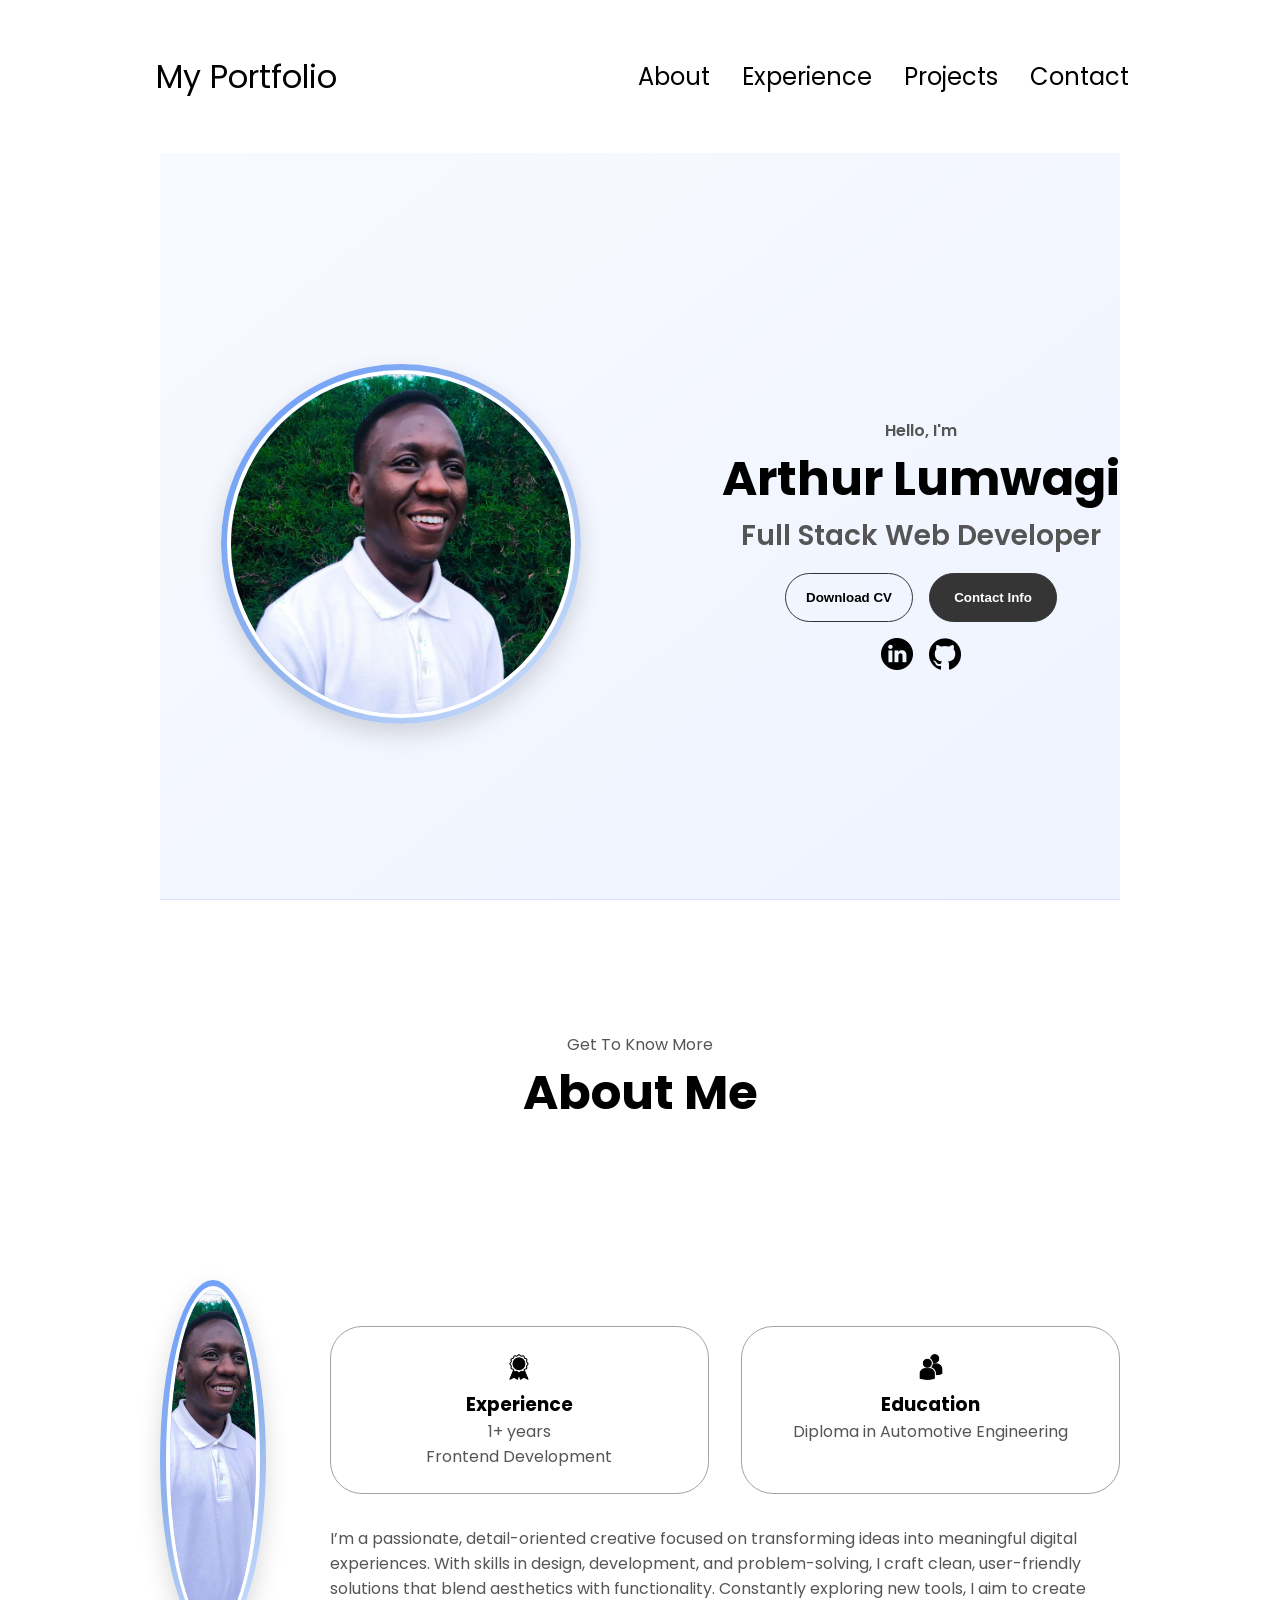
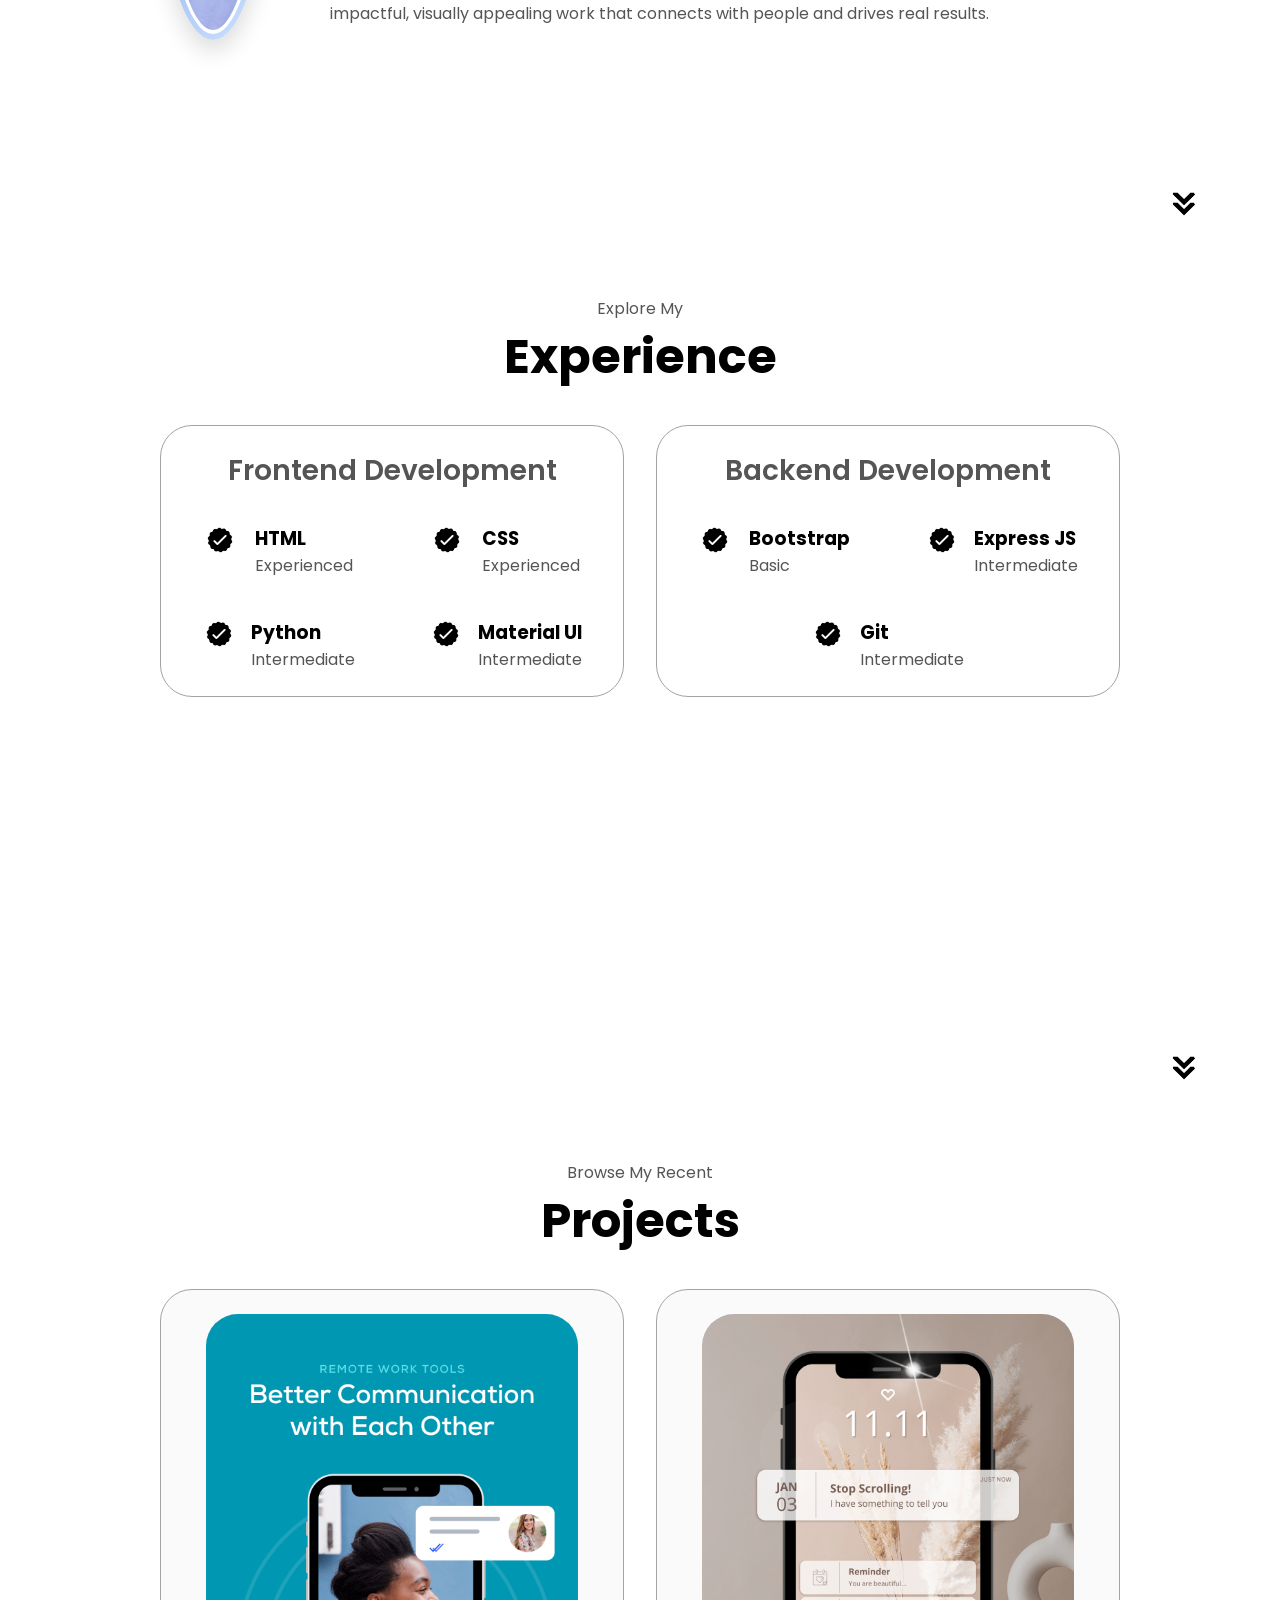
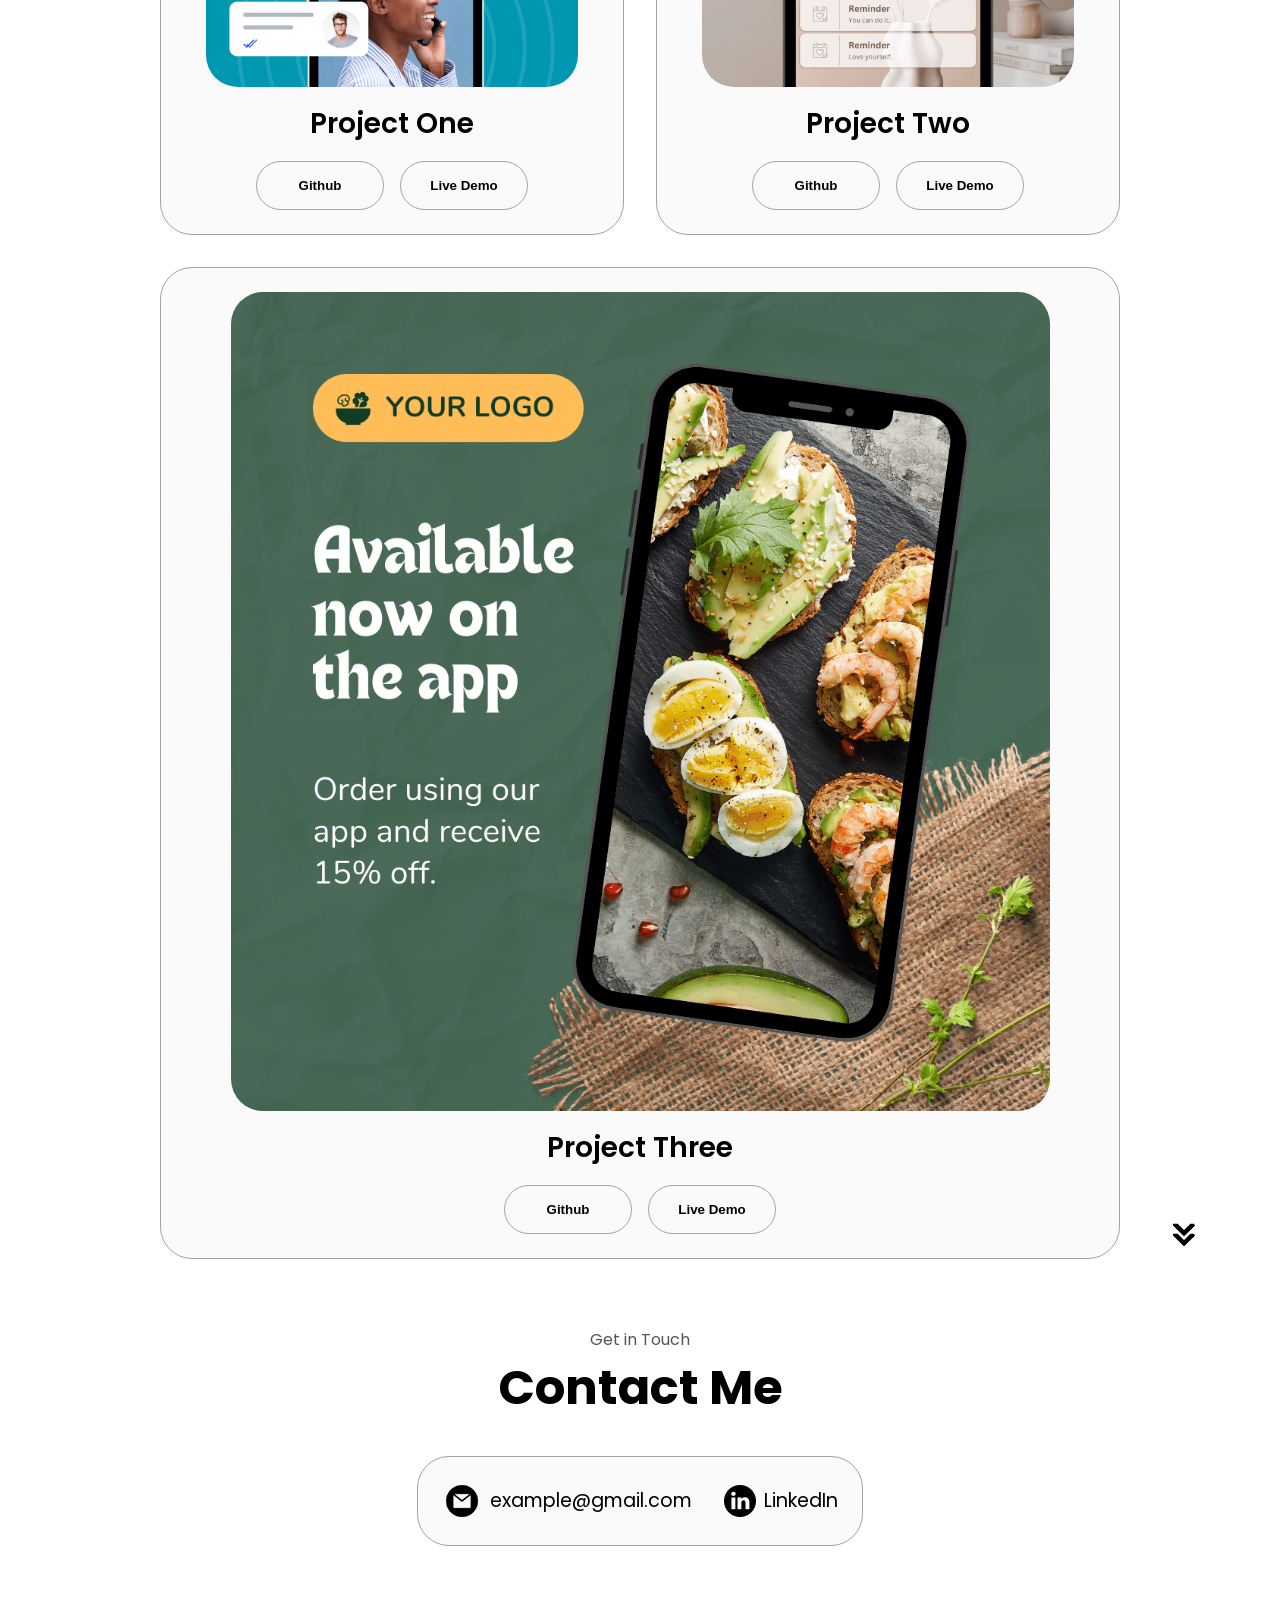
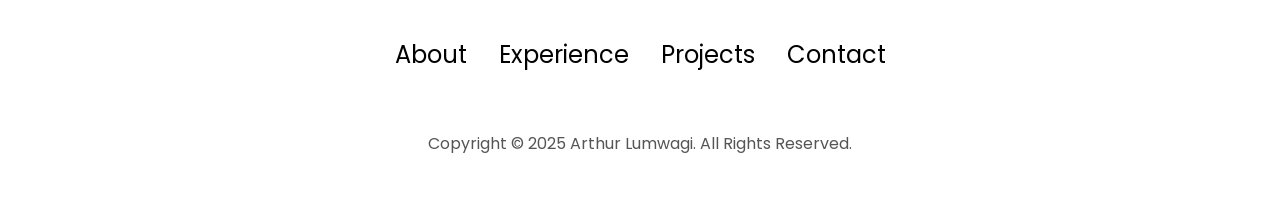
==== index.html @ 4a93200d "Initial commit" ====
<!DOCTYPE html>
<html lang="en">
  <head>
    <meta charset="UTF-8" />
    <meta http-equiv="X-UA-Compatible" content="IE=edge" />
    <meta name="viewport" content="width=device-width, initial-scale=1.0" />
    <title>My Portfolio</title>
    <link rel="stylesheet" href="style.css" />
    <link rel="stylesheet" href="mediaqueries.css" />
  </head>
  <body>
    <nav id="desktop-nav">
      <div class="logo">My Portfolio</div>
      <div>
        <ul class="nav-links">
          <li><a href="#about">About</a></li>
          <li><a href="#experience">Experience</a></li>
          <li><a href="#projects">Projects</a></li>
          <li><a href="#contact">Contact</a></li>
        </ul>
      </div>
    </nav>
    <nav id="hamburger-nav">
      <div class="logo">iPortfolio</div>
      <div class="hamburger-menu">
        <div class="hamburger-icon" onclick="toggleMenu()">
          <span></span>
          <span></span>
          <span></span>
        </div>
        <div class="menu-links">
          <li><a href="#about" onclick="toggleMenu()">About</a></li>
          <li><a href="#experience" onclick="toggleMenu()">Experience</a></li>
          <li><a href="#projects" onclick="toggleMenu()">Projects</a></li>
          <li><a href="#contact" onclick="toggleMenu()">Contact</a></li>
        </div>
      </div>
    </nav>
    <section id="profile">
      <div class="section__pic-container">
        <img src="./assets/profile-pic.png" alt="John Doe profile picture" />
      </div>
      <div class="section__text">
        <p class="section__text__p1">Hello, I'm</p>
        <h1 class="title">Arthur Lumwagi</h1>
        <p class="section__text__p2">Full Stack Web Developer</p>
        <div class="btn-container">
          <button
            class="btn btn-color-2"
            onclick="window.open('./assets/resume-example.pdf')"
          >
            Download CV
          </button>
          <button class="btn btn-color-1" onclick="location.href='./#contact'">
            Contact Info
          </button>
        </div>
        <div id="socials-container">
          <img
            src="./assets/linkedin.png"
            alt="My LinkedIn profile"
            class="icon"
            onclick="location.href='https://www.linkedin.com/feed/'"
          />
          <img
            src="./assets/github.png"
            alt="My Github profile"
            class="icon"
            onclick="location.href='https:/github.com/Gayalwa?tab=repositories'"
          />
        </div>
      </div>
    </section>
    <section id="about">
      <p class="section__text__p1">Get To Know More</p>
      <h1 class="title">About Me</h1>
      <div class="section-container">
        <div class="section__pic-container">
          <img
            src="./assets/about-pic.png"
            alt="Profile picture"
            class="about-pic"
          />
        </div>
        <div class="about-details-container">
          <div class="about-containers">
            <div class="details-container">
              <img
                src="./assets/experience.png"
                alt="Experience icon"
                class="icon"
              />
              <h3>Experience</h3>
              <p>1+ years <br />Frontend Development</p>
            </div>
            <div class="details-container">
              <img
                src="./assets/education.png"
                alt="Education icon"
                class="icon"
              />
              <h3>Education</h3>
              <p> Diploma in Automotive Engineering</p>
            </div>
          </div>
          <div class="text-container">
            <p>I’m a passionate, detail-oriented creative focused on transforming ideas into meaningful digital experiences. With skills in design, development, and problem-solving, I craft clean, user-friendly solutions that blend aesthetics with functionality. Constantly exploring new tools, I aim to create impactful, visually appealing work that connects with people and drives real results.            </p>
            </p>
          </div>
        </div>
      </div>
      <img
        src="./assets/arrow.png"
        alt="Arrow icon"
        class="icon arrow"
        onclick="location.href='./#experience'"
      />
    </section>
    <section id="experience">
      <p class="section__text__p1">Explore My</p>
      <h1 class="title">Experience</h1>
      <div class="experience-details-container">
        <div class="about-containers">
          <div class="details-container">
            <h2 class="experience-sub-title">Frontend Development</h2>
            <div class="article-container">
              <article>
                <img
                  src="./assets/checkmark.png"
                  alt="Experience icon"
                  class="icon"
                />
                <div>
                  <h3>HTML</h3>
                  <p>Experienced</p>
                </div>
              </article>
              <article>
                <img
                  src="./assets/checkmark.png"
                  alt="Experience icon"
                  class="icon"
                />
                <div>
                  <h3>CSS</h3>
                  <p>Experienced</p>
                </div>
              </article>
              <article>
                <img
                  src="./assets/checkmark.png"
                  alt="Experience icon"
                  class="icon"
                />
                <div>
                  <h3>Python</h3>
                  <p>Intermediate</p>
                </div>
              </article>
              <article>
                <img
                  src="./assets/checkmark.png"
                  alt="Experience icon"
                  class="icon"
                />
                <div>
                  <h3>Material UI</h3>
                  <p>Intermediate</p>
                </div>
              </article>
            </div>
          </div>
          <div class="details-container">
            <h2 class="experience-sub-title">Backend Development</h2>
            <div class="article-container">
              <article>
                <img
                  src="./assets/checkmark.png"
                  alt="Experience icon"
                  class="icon"
                />
                <div>
                  <h3>Bootstrap</h3>
                  <p>Basic</p>
                </div>
              </article>
              
              <article>
                <img
                  src="./assets/checkmark.png"
                  alt="Experience icon"
                  class="icon"
                />
                <div>
                  <h3>Express JS</h3>
                  <p>Intermediate</p>
                </div>
              </article>
              <article>
                <img
                  src="./assets/checkmark.png"
                  alt="Experience icon"
                  class="icon"
                />
                <div>
                  <h3>Git</h3>
                  <p>Intermediate</p>
                </div>
              </article>
            </div>
          </div>
        </div>
      </div>
      <img
        src="./assets/arrow.png"
        alt="Arrow icon"
        class="icon arrow"
        onclick="location.href='./#projects'"
      />
    </section>
    <section id="projects">
      <p class="section__text__p1">Browse My Recent</p>
      <h1 class="title">Projects</h1>
      <div class="experience-details-container">
        <div class="about-containers">
          <div class="details-container color-container">
            <div class="article-container">
              <img
                src="./assets/project-1.png"
                alt="Project 1"
                class="project-img"
              />
            </div>
            <h2 class="experience-sub-title project-title">Project One</h2>
            <div class="btn-container">
              <button
                class="btn btn-color-2 project-btn"
                onclick="location.href='https://github.com/Gayalwa?tab=repositories'"
              >
                Github
              </button>
              <button
                class="btn btn-color-2 project-btn"
                onclick="location.href='https://github.com/Gayalwa?tab=repositories'"
              >
                Live Demo
              </button>
            </div>
          </div>
          <div class="details-container color-container">
            <div class="article-container">
              <img
                src="./assets/project-2.png"
                alt="Project 2"
                class="project-img"
              />
            </div>
            <h2 class="experience-sub-title project-title">Project Two</h2>
            <div class="btn-container">
              <button
                class="btn btn-color-2 project-btn"
                onclick="location.href='https://github.com/Gayalwa?tab=repositories'"
              >
                Github
              </button>
              <button
                class="btn btn-color-2 project-btn"
                onclick="location.href='https://github.com/Gayalwa?tab=repositories'"
              >
                Live Demo
              </button>
            </div>
          </div>
          <div class="details-container color-container">
            <div class="article-container">
              <img
                src="./assets/project-3.png"
                alt="Project 3"
                class="project-img"
              />
            </div>
            <h2 class="experience-sub-title project-title">Project Three</h2>
            <div class="btn-container">
              <button
                class="btn btn-color-2 project-btn"
                onclick="location.href='https://github.com/Gayalwa?tab=repositories'"
              >
                Github
              </button>
              <button
                class="btn btn-color-2 project-btn"
                onclick="location.href='https://github.com/Gayalwa?tab=repositories'"
              >
                Live Demo
              </button>
            </div>
          </div>
        </div>
      </div>
      <img
        src="./assets/arrow.png"
        alt="Arrow icon"
        class="icon arrow"
        onclick="location.href='./#contact'"
      />
    </section>
    <section id="contact">
      <p class="section__text__p1">Get in Touch</p>
      <h1 class="title">Contact Me</h1>
      <div class="contact-info-upper-container">
        <div class="contact-info-container">
          <img
            src="./assets/email.png"
            alt="Email icon"
            class="icon contact-icon email-icon"
          />
          <p><a href="mailto:examplemail@gmail.com">example@gmail.com</a></p>
        </div>
        <div class="contact-info-container">
          <img
            src="./assets/linkedin.png"
            alt="LinkedIn icon"
            class="icon contact-icon"
          />
          <p><a href="https://www.linkedin.com/feed/">LinkedIn</a></p>
        </div>
      </div>
    </section>
    <footer>
      <nav>
        <div class="nav-links-container">
          <ul class="nav-links">
            <li><a href="#about">About</a></li>
            <li><a href="#experience">Experience</a></li>
            <li><a href="#projects">Projects</a></li>
            <li><a href="#contact">Contact</a></li>
          </ul>
        </div>
      </nav>
      <p>Copyright &#169; 2025 Arthur Lumwagi. All Rights Reserved.</p>
    </footer>
    <script src="script.js"></script>
  </body>
</html>
---- style.css ----
/* ==============================
   GENERAL STYLES
============================== */

@import url("https://fonts.googleapis.com/css2?family=Poppins:wght@300;400;500;600&display=swap");

* {
  margin: 0;
  padding: 0;
  box-sizing: border-box;
}

body {
  font-family: "Poppins", sans-serif;
}

html {
  scroll-behavior: smooth;
}

p {
  color: rgb(85, 85, 85);
}

/* TRANSITIONS */
a,
.btn {
  transition: all 300ms ease;
}

/* ==============================
   NAVIGATION
============================== */

nav,
.nav-links {
  display: flex;
}

nav {
  justify-content: space-around;
  align-items: center;
  height: 17vh;
}

.nav-links {
  gap: 2rem;
  list-style: none;
  font-size: 1.5rem;
}

a {
  color: black;
  text-decoration: none;
}

a:hover {
  color: grey;
  text-decoration: underline;
  text-underline-offset: 1rem;
  text-decoration-color: rgb(181, 181, 181);
}

.logo {
  font-size: 2rem;
  padding-left: 5px;
}

.logo:hover {
  cursor: default;
}

/* ==============================
   HAMBURGER MENU
============================== */

#hamburger-nav {
  display: none;
}

.hamburger-menu {
  position: relative;
  display: inline-block;
}

.hamburger-icon {
  display: flex;
  flex-direction: column;
  justify-content: space-between;
  height: 24px;
  width: 30px;
  cursor: pointer;
}

.hamburger-icon span {
  width: 100%;
  height: 2px;
  background-color: black;
  transition: all 0.3s ease-in-out;
}

.menu-links {
  position: absolute;
  top: 100%;
  right: 0;
  background-color: white;
  width: fit-content;
  max-height: 0;
  overflow: hidden;
  transition: all 0.3s ease-in-out;
}

.menu-links a {
  display: block;
  padding: 10px;
  text-align: center;
  font-size: 1.5rem;
  color: black;
  text-decoration: none;
}

.menu-links li {
  list-style: none;
}

.menu-links.open {
  max-height: 300px;
}

.hamburger-icon.open span:first-child {
  transform: rotate(45deg) translate(10px, 5px);
}

.hamburger-icon.open span:nth-child(2) {
  opacity: 0;
}

.hamburger-icon.open span:last-child {
  transform: rotate(-45deg) translate(10px, -5px);
}

/* ==============================
   SECTIONS
============================== */

section {
  padding-top: 4vh;
  height: 96vh;
  margin: 0 10rem;
  box-sizing: border-box;
  min-height: fit-content;
}

.section-container {
  display: flex;
}

/* ==============================
   PROFILE SECTION (UPDATED)
============================== */

#profile {
  display: flex;
  justify-content: center;
  gap: 5rem;
  height: 90vh;
  background: linear-gradient(to bottom right, #f8faff, #eef3ff);
  border-bottom: 1px solid #dbe4ff;
}

.section__text {
  align-self: center;
  text-align: center;
}

.section__text p {
  font-weight: 600;
}

.section__text__p1 {
  text-align: center;
}

.section__text__p2 {
  font-size: 1.75rem;
  margin-bottom: 1rem;
}

.title {
  font-size: 3rem;
  text-align: center;
}

#socials-container {
  display: flex;
  justify-content: center;
  margin-top: 1rem;
  gap: 1rem;
}

/* Profile Image */
.section__pic-container {
  position: relative;
  height: 360px;
  width: 360px;
  margin: auto;
  border-radius: 50%;
  padding: 6px;
  background: linear-gradient(135deg, #6b9dfc, #92b4ec, #d1e3ff);
  display: flex;
  justify-content: center;
  align-items: center;
  box-shadow: 0 10px 25px rgba(0, 0, 0, 0.15);
  overflow: hidden;
  transition: transform 0.35s ease, box-shadow 0.35s ease;
}

.section__pic-container:hover {
  transform: scale(1.05);
  box-shadow: 0 20px 45px rgba(0, 0, 0, 0.25);
  animation: glowPulse 2.5s infinite ease-in-out;
}

.section__pic-container img {
  width: 100%;
  height: 100%;
  border-radius: 50%;
  object-fit: cover;
  border: 4px solid #ffffff;
}

@keyframes glowPulse {
  0%, 100% {
    box-shadow: 0 0 25px rgba(107, 157, 252, 0.4);
  }
  50% {
    box-shadow: 0 0 40px rgba(146, 180, 236, 0.6);
  }
}

/* ==============================
   ICONS & BUTTONS
============================== */

.icon {
  cursor: pointer;
  height: 2rem;
}

.btn-container {
  display: flex;
  justify-content: center;
  gap: 1rem;
}

.btn {
  font-weight: 600;
  transition: all 300ms ease;
  padding: 1rem;
  width: 8rem;
  border-radius: 2rem;
}

.btn-color-1,
.btn-color-2 {
  border: rgb(53, 53, 53) 0.1rem solid;
}

.btn-color-1:hover,
.btn-color-2:hover {
  cursor: pointer;
}

.btn-color-1,
.btn-color-2:hover {
  background: rgb(53, 53, 53);
  color: white;
}

.btn-color-1:hover {
  background: rgb(0, 0, 0);
}

.btn-color-2 {
  background: none;
}

.btn-color-2:hover {
  border: rgb(255, 255, 255) 0.1rem solid;
}

/* ==============================
   ABOUT SECTION
============================== */

#about {
  position: relative;
}

.about-containers {
  gap: 2rem;
  margin-bottom: 2rem;
  margin-top: 2rem;
  text-align: center;
}

.about-details-container {
  justify-content: center;
  flex-direction: column;
}

.about-containers,
.about-details-container {
  display: flex;
}

.about-pic {
  border-radius: 2rem;
}

.arrow {
  position: absolute;
  right: -5rem;
  bottom: 2.5rem;
}

.details-container {
  padding: 1.5rem;
  flex: 1;
  background: white;
  border-radius: 2rem;
  border: rgb(53, 53, 53) 0.1rem solid;
  border-color: rgb(163, 163, 163);
  text-align: center;
}

.section-container {
  gap: 4rem;
  height: 80%;
}

/* ==============================
   EXPERIENCE SECTION
============================== */

#experience {
  position: relative;
}

.experience-sub-title {
  color: rgb(85, 85, 85);
  font-weight: 600;
  font-size: 1.75rem;
  margin-bottom: 2rem;
}

.experience-details-container {
  display: flex;
  justify-content: center;
  flex-direction: column;
}

.article-container {
  display: flex;
  text-align: initial;
  flex-wrap: wrap;
  flex-direction: row;
  gap: 2.5rem;
  justify-content: space-around;
}

article {
  display: flex;
  width: 10rem;
  justify-content: space-around;
  gap: 0.5rem;
}

article .icon {
  cursor: default;
}

/* ==============================
   PROJECTS SECTION
============================== */

#projects {
  position: relative;
}

.color-container {
  border-color: rgb(163, 163, 163);
  background: rgb(250, 250, 250);
}

.project-img {
  border-radius: 2rem;
  width: 90%;
  height: 90%;
}

.project-title {
  margin: 1rem;
  color: black;
}

.project-btn {
  color: black;
  border-color: rgb(163, 163, 163);
}

/* ==============================
   CONTACT SECTION
============================== */

#contact {
  display: flex;
  justify-content: center;
  flex-direction: column;
  height: 70vh;
}

.contact-info-upper-container {
  display: flex;
  justify-content: center;
  border-radius: 2rem;
  border: rgb(53, 53, 53) 0.1rem solid;
  border-color: rgb(163, 163, 163);
  background: rgb(250, 250, 250);
  margin: 2rem auto;
  padding: 0.5rem;
}

.contact-info-container {
  display: flex;
  align-items: center;
  justify-content: center;
  gap: 0.5rem;
  margin: 1rem;
}

.contact-info-container p {
  font-size: larger;
}

.contact-icon {
  cursor: default;
}

.email-icon {
  height: 2.5rem;
}

/* ==============================
   FOOTER SECTION
============================== */

footer {
  height: 26vh;
  margin: 0 1rem;
}

footer p {
  text-align: center;
}

/* ==============================
   RESPONSIVE DESIGN
============================== */

@media (max-width: 900px) {
  #profile {
    flex-direction: column;
    height: auto;
    margin: 2rem 1rem;
    padding-bottom: 4rem;
  }

  .section__pic-container {
    height: 250px;
    width: 250px;
  }

  .title {
    font-size: 2.2rem;
  }

  .section__text__p2 {
    font-size: 1.2rem;
  }
}
---- mediaqueries.css ----
@media screen and (max-width: 1400px) {
  #profile {
    height: 83vh;
    margin-bottom: 6rem;
  }
  .about-containers {
    flex-wrap: wrap;
  }
  #contact,
  #projects {
    height: fit-content;
  }
}

@media screen and (max-width: 1200px) {
  #desktop-nav {
    display: none;
  }
  #hamburger-nav {
    display: flex;
  }
  #experience,
  .experience-details-container {
    margin-top: 2rem;
  }
  #profile,
  .section-container {
    display: block;
  }
  .arrow {
    display: none;
  }
  section,
  .section-container {
    height: fit-content;
  }
  section {
    margin: 0 5%;
  }
  .section__pic-container {
    width: 275px;
    height: 275px;
    margin: 0 auto 2rem;
  }
  .about-containers {
    margin-top: 0;
  }
}

@media screen and (max-width: 600px) {
  #contact,
  footer {
    height: 40vh;
  }
  #profile {
    height: 83vh;
    margin-bottom: 0;
  }
  article {
    font-size: 1rem;
  }
  footer nav {
    height: fit-content;
    margin-bottom: 2rem;
  }
  .about-containers,
  .contact-info-upper-container,
  .btn-container {
    flex-wrap: wrap;
  }
  .contact-info-container {
    margin: 0;
  }
  .contact-info-container p,
  .nav-links li a {
    font-size: 1rem;
  }
  .experience-sub-title {
    font-size: 1.25rem;
  }
  .logo {
    font-size: 1.5rem;
  }
  .nav-links {
    flex-direction: column;
    gap: 0.5rem;
    text-align: center;
  }
  .section__pic-container {
    width: auto;
    height: 46vw;
    justify-content: center;
  }
  .section__text__p2 {
    font-size: 1.25rem;
  }
  .title {
    font-size: 2rem;
  }
  .text-container {
    text-align: justify;
  }
}
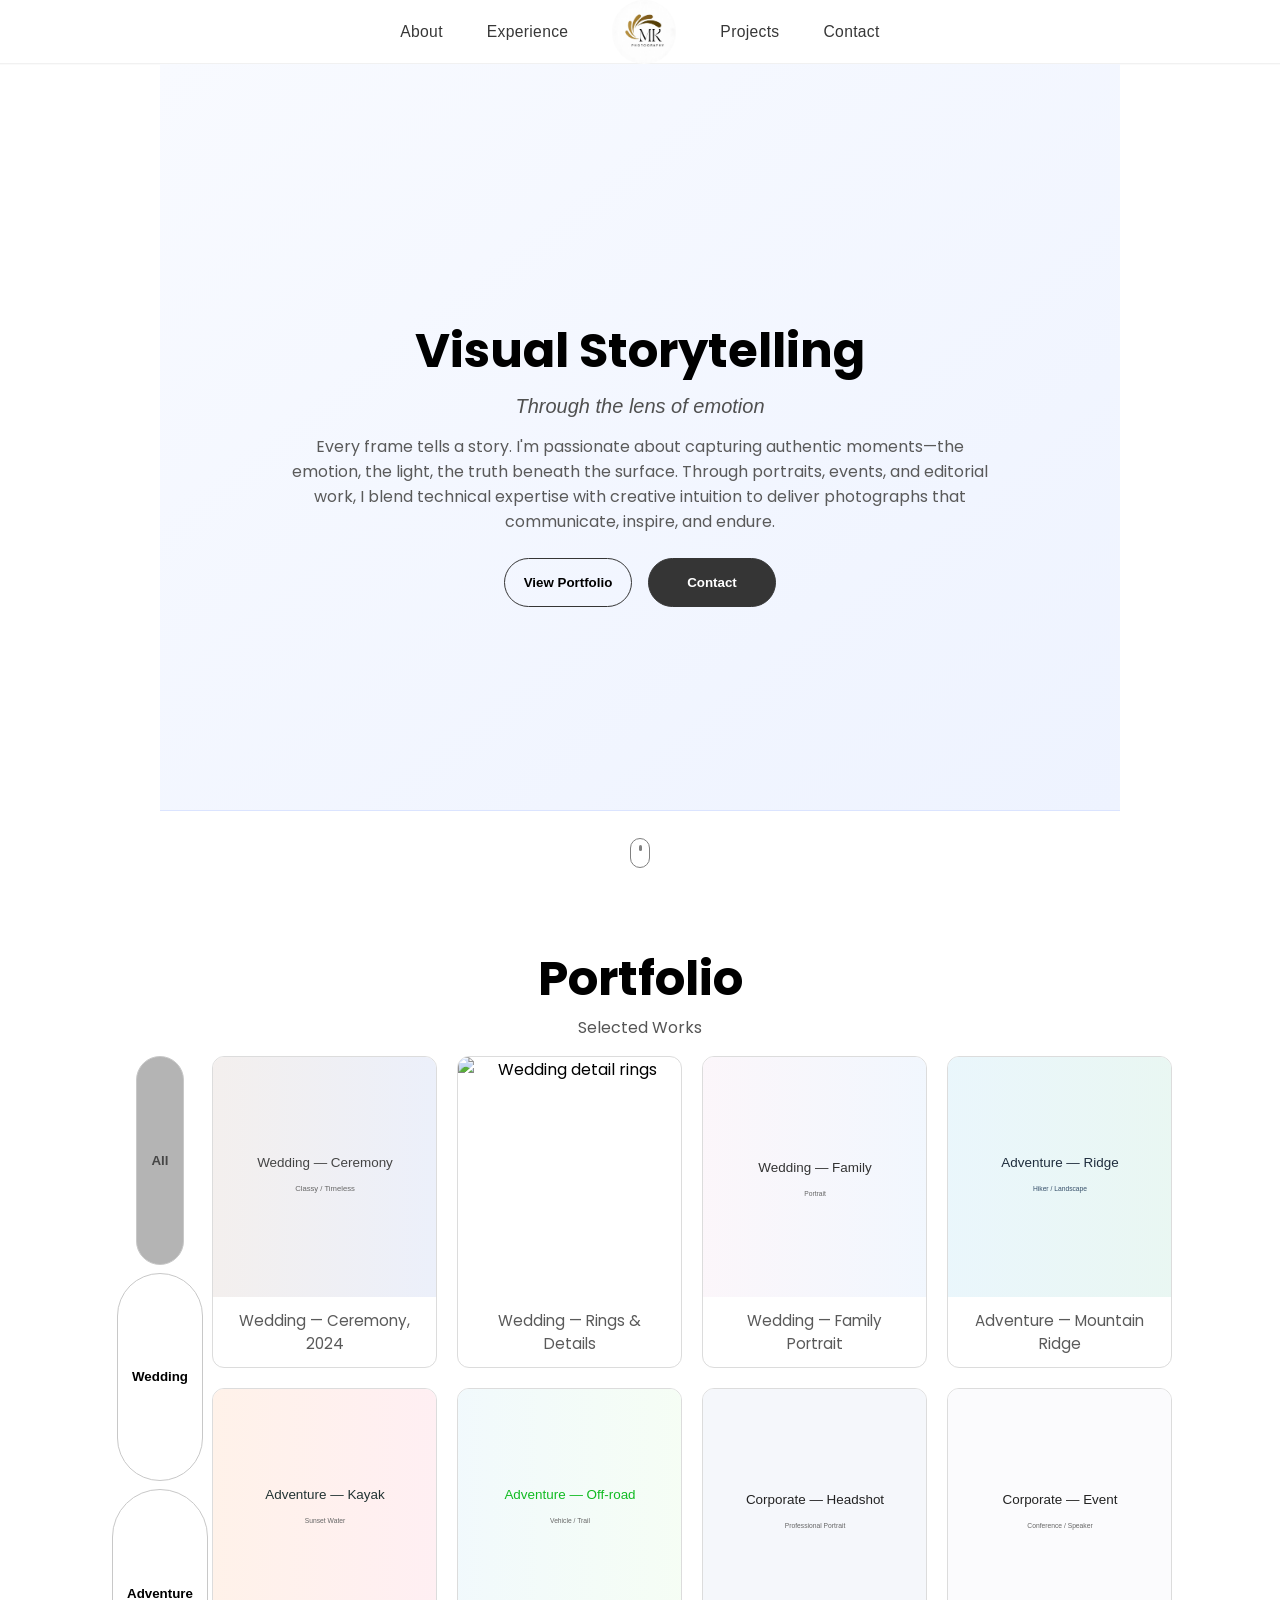
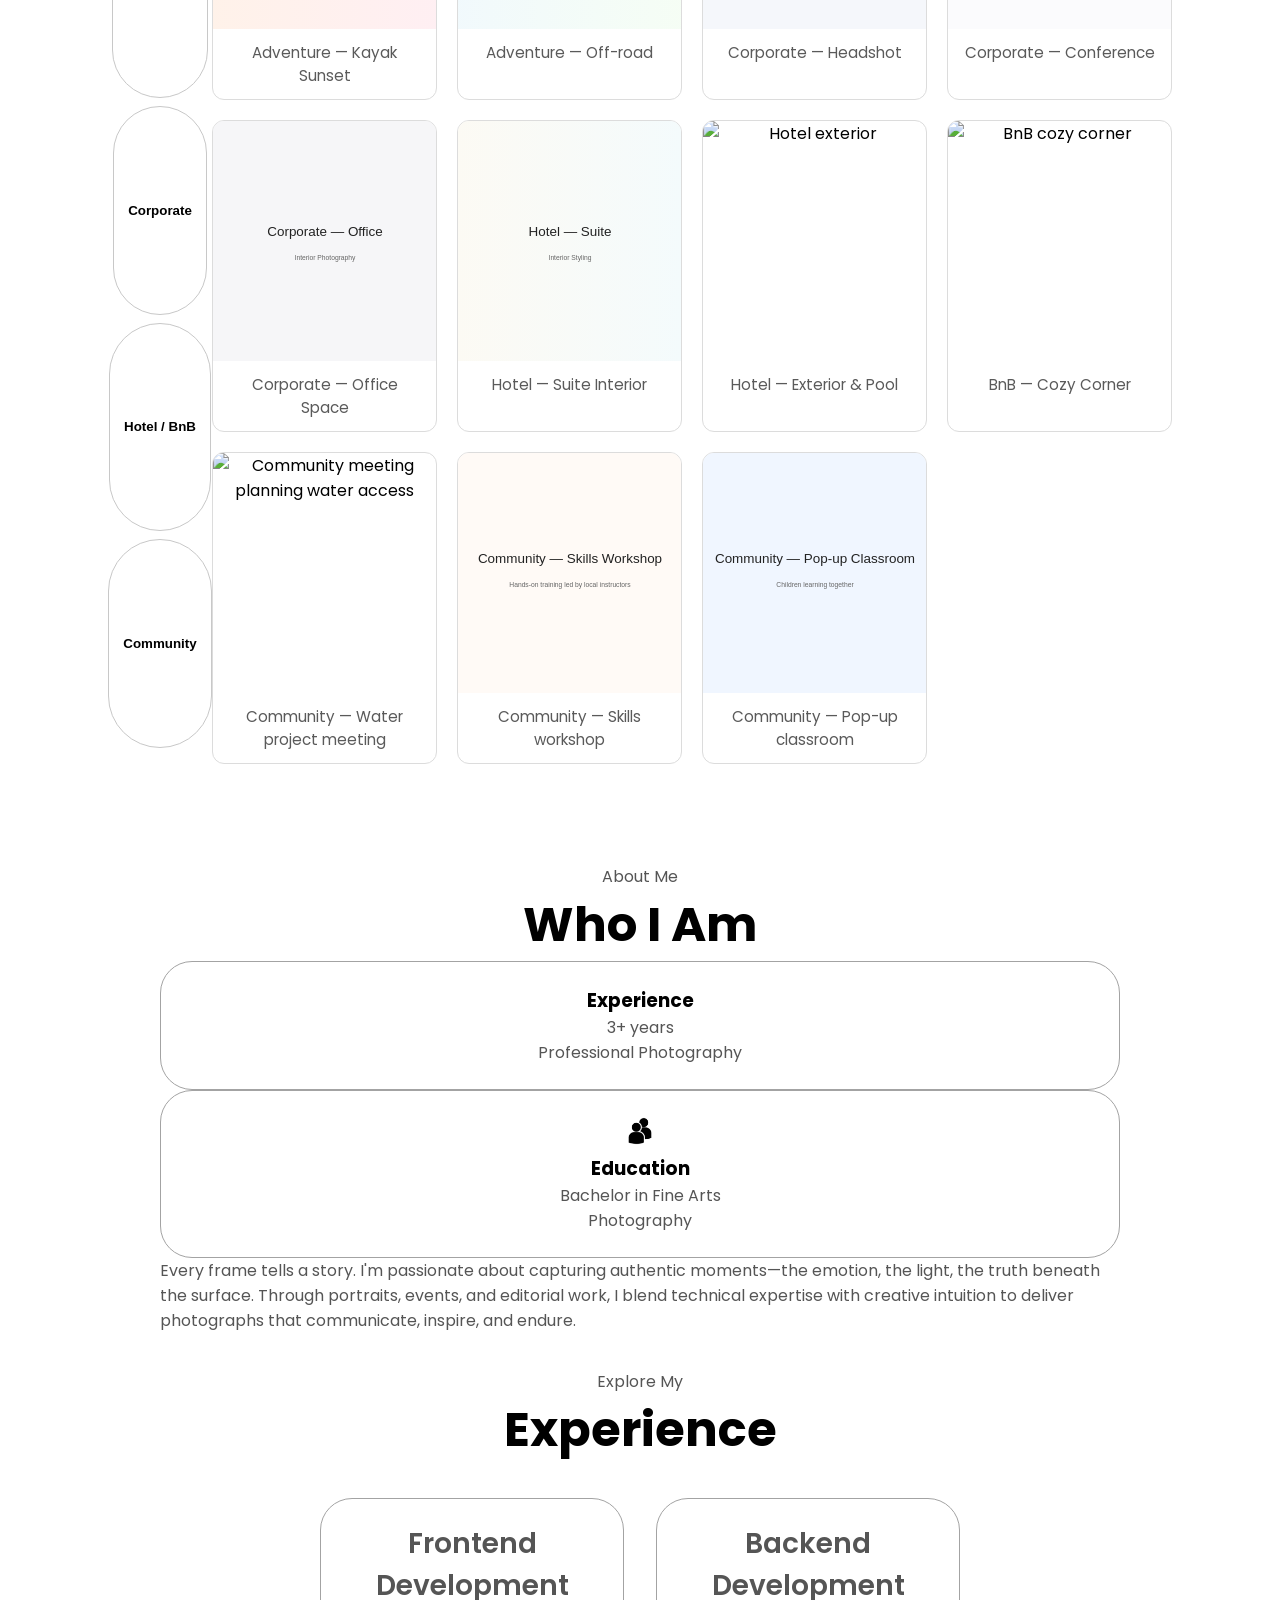
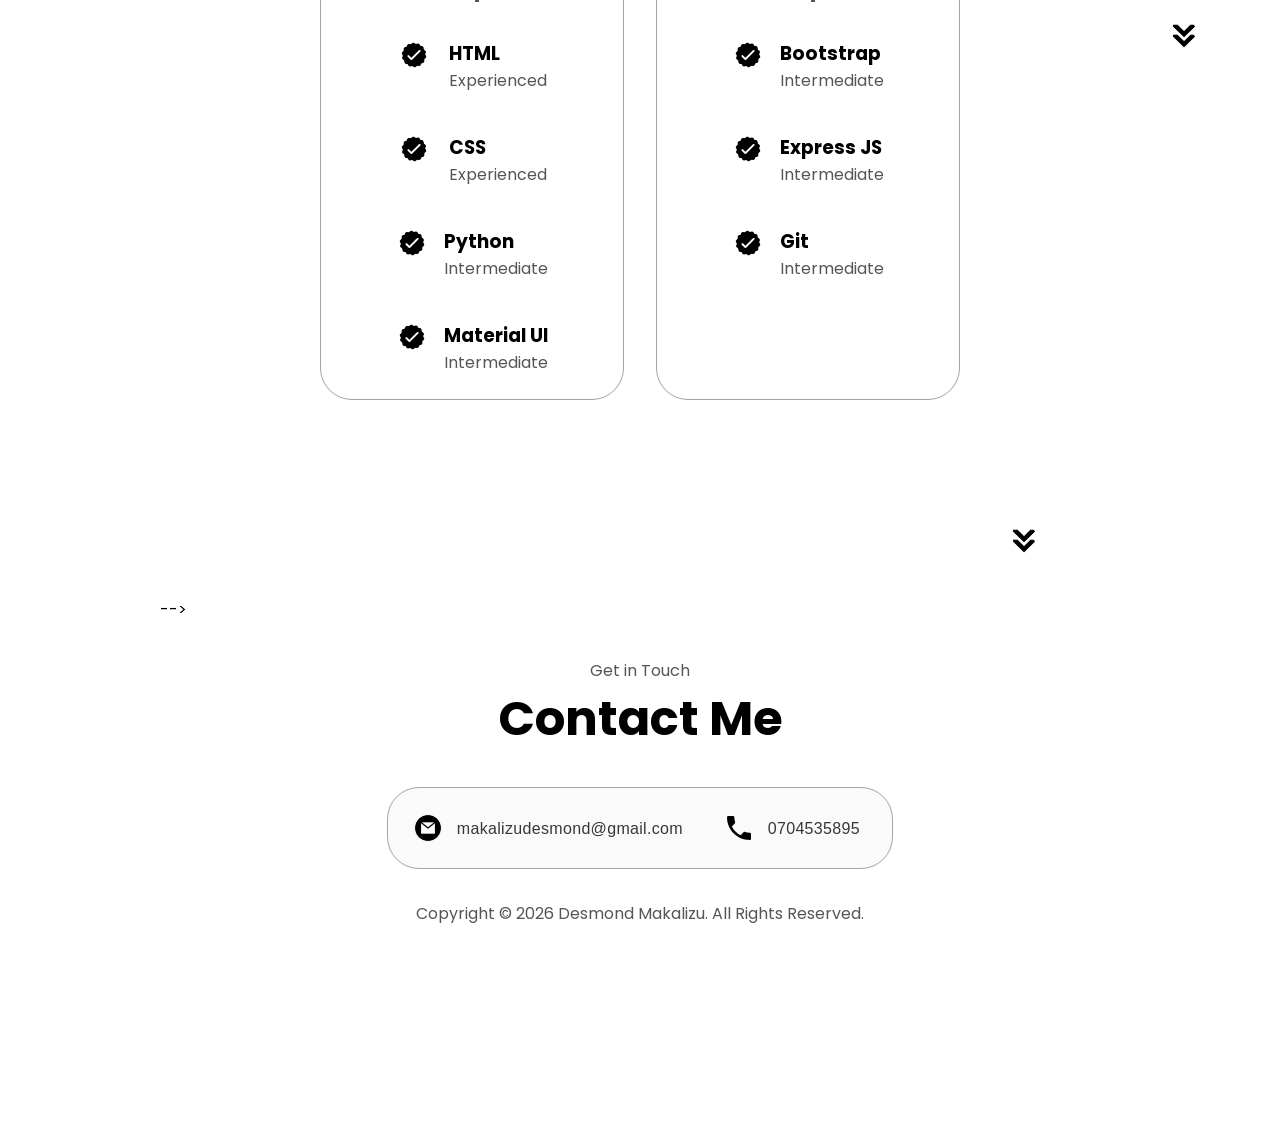
==== commit 72a19354: "First commit: First commit for Desmonds Photography portfolio" ====
--- a/index.html
+++ b/index.html
@@ -9,113 +9,156 @@
     <link rel="stylesheet" href="mediaqueries.css" />
   </head>
   <body>
-    <nav id="desktop-nav">
-      <div class="logo">My Portfolio</div>
-      <div>
+    <nav>
+      <div class="nav-links-container">
         <ul class="nav-links">
           <li><a href="#about">About</a></li>
           <li><a href="#experience">Experience</a></li>
+          <li class="nav-logo"><img src="./assets/navbarlogo.jpeg" alt="Logo" /></li>
           <li><a href="#projects">Projects</a></li>
           <li><a href="#contact">Contact</a></li>
         </ul>
       </div>
     </nav>
-    <nav id="hamburger-nav">
-      <div class="logo">iPortfolio</div>
-      <div class="hamburger-menu">
-        <div class="hamburger-icon" onclick="toggleMenu()">
-          <span></span>
-          <span></span>
-          <span></span>
-        </div>
-        <div class="menu-links">
-          <li><a href="#about" onclick="toggleMenu()">About</a></li>
-          <li><a href="#experience" onclick="toggleMenu()">Experience</a></li>
-          <li><a href="#projects" onclick="toggleMenu()">Projects</a></li>
-          <li><a href="#contact" onclick="toggleMenu()">Contact</a></li>
-        </div>
-      </div>
-    </nav>
-    <section id="profile">
-      <div class="section__pic-container">
-        <img src="./assets/profile-pic.png" alt="John Doe profile picture" />
-      </div>
-      <div class="section__text">
-        <p class="section__text__p1">Hello, I'm</p>
-        <h1 class="title">Arthur Lumwagi</h1>
-        <p class="section__text__p2">Full Stack Web Developer</p>
+
+    <!-- START: HERO SECTION (profile) -->
+    <section id="profile" class="hero-page">
+      <div class="hero-inner">
+        <h1 class="title">Visual Storytelling</h1>
+        <p class="section__text__p2 hero-sub">Through the lens of emotion</p>
+        <p class="hero-lead">Every frame tells a story. I'm passionate about capturing authentic moments—the emotion, the light, the truth beneath the surface. Through portraits, events, and editorial work, I blend technical expertise with creative intuition to deliver photographs that communicate, inspire, and endure.</p>
         <div class="btn-container">
-          <button
-            class="btn btn-color-2"
-            onclick="window.open('./assets/resume-example.pdf')"
-          >
-            Download CV
-          </button>
-          <button class="btn btn-color-1" onclick="location.href='./#contact'">
-            Contact Info
-          </button>
-        </div>
-        <div id="socials-container">
-          <img
-            src="./assets/linkedin.png"
-            alt="My LinkedIn profile"
-            class="icon"
-            onclick="location.href='https://www.linkedin.com/feed/'"
-          />
-          <img
-            src="./assets/github.png"
-            alt="My Github profile"
-            class="icon"
-            onclick="location.href='https:/github.com/Gayalwa?tab=repositories'"
-          />
-        </div>
-      </div>
-    </section>
+          <button class="btn btn-color-2" onclick="location.href='./#projects'">View Portfolio</button>
+          <button class="btn btn-color-1" onclick="location.href='./#contact'">Contact</button>
+        </div>
+      </div>
+      <button class="scroll-indicator" aria-label="Scroll down">
+        <div class="scroll-icon"></div>
+      </button>
+    </section>
+    <!-- END: HERO SECTION (profile) -->
+   
+    </section>
+    <!-- END: ABOUT SECTION (about) -->
+    <!-- START: PORTFOLIO SECTION (projects) -->
+    <section id="projects">
+      <h1 class="title">Portfolio</h1>
+      <p class="section__text__p1">Selected Works</p>
+      <div class="portfolio-container">
+        <div class="gallery-filters">
+          <button class="filter-btn active" onclick="filterGallery('all', this)">All</button>
+          <button class="filter-btn" onclick="filterGallery('wedding', this)">Wedding</button>
+          <button class="filter-btn" onclick="filterGallery('adventure', this)">Adventure</button>
+          <button class="filter-btn" onclick="filterGallery('corporate', this)">Corporate</button>
+          <button class="filter-btn" onclick="filterGallery('hotel', this)">Hotel / BnB</button>
+          <button class="filter-btn" onclick="filterGallery('community', this)">Community</button>
+        </div>
+
+        <div class="gallery-grid">
+          <!-- Wedding -->
+          <figure class="gallery-item" data-category="wedding">
+            <img src="./assets/wedding-1.svg" alt="Wedding couple portrait" data-full="./assets/wedding-1.svg" onclick="openLightbox(this)" />
+            <figcaption>Wedding — Ceremony, 2024</figcaption>
+          </figure>
+          <figure class="gallery-item" data-category="wedding">
+            <img src="./assets/wedding-2.svg" alt="Wedding detail rings" data-full="./assets/wedding-2.svg" onclick="openLightbox(this)" />
+            <figcaption>Wedding — Rings & Details</figcaption>
+          </figure>
+          <figure class="gallery-item" data-category="wedding">
+            <img src="./assets/wedding-3.svg" alt="Wedding group photo" data-full="./assets/wedding-3.svg" onclick="openLightbox(this)" />
+            <figcaption>Wedding — Family Portrait</figcaption>
+          </figure>
+
+          <!-- Adventure -->
+          <figure class="gallery-item" data-category="adventure">
+            <img src="./assets/adventure-1.svg" alt="Hiker on ridge" data-full="./assets/adventure-1.svg" onclick="openLightbox(this)" />
+            <figcaption>Adventure — Mountain Ridge</figcaption>
+          </figure>
+          <figure class="gallery-item" data-category="adventure">
+            <img src="./assets/adventure-2.svg" alt="Kayaking at sunset" data-full="./assets/adventure-2.svg" onclick="openLightbox(this)" />
+            <figcaption>Adventure — Kayak Sunset</figcaption>
+          </figure>
+          <figure class="gallery-item" data-category="adventure">
+            <img src="./assets/adventure-3.svg" alt="Off-road vehicle" data-full="./assets/adventure-3.svg" onclick="openLightbox(this)" />
+            <figcaption>Adventure — Off-road</figcaption>
+          </figure>
+
+          <!-- Corporate -->
+          <figure class="gallery-item" data-category="corporate">
+            <img src="./assets/corporate-1.svg" alt="Corporate headshot" data-full="./assets/corporate-1.svg" onclick="openLightbox(this)" />
+            <figcaption>Corporate — Headshot</figcaption>
+          </figure>
+          <figure class="gallery-item" data-category="corporate">
+            <img src="./assets/corporate-2.svg" alt="Conference event" data-full="./assets/corporate-2.svg" onclick="openLightbox(this)" />
+            <figcaption>Corporate — Conference</figcaption>
+          </figure>
+          <figure class="gallery-item" data-category="corporate">
+            <img src="./assets/corporate-3.svg" alt="Office interior" data-full="./assets/corporate-3.svg" onclick="openLightbox(this)" />
+            <figcaption>Corporate — Office Space</figcaption>
+          </figure>
+
+          <!-- Hotel / BnB -->
+          <figure class="gallery-item" data-category="hotel">
+            <img src="./assets/hotel-1.svg" alt="Hotel room interior" data-full="./assets/hotel-1.svg" onclick="openLightbox(this)" />
+            <figcaption>Hotel — Suite Interior</figcaption>
+          </figure>
+          <figure class="gallery-item" data-category="hotel">
+            <img src="./assets/hotel-2.svg" alt="Hotel exterior" data-full="./assets/hotel-2.svg" onclick="openLightbox(this)" />
+            <figcaption>Hotel — Exterior & Pool</figcaption>
+          </figure>
+          <figure class="gallery-item" data-category="hotel">
+            <img src="./assets/hotel-3.svg" alt="BnB cozy corner" data-full="./assets/hotel-3.svg" onclick="openLightbox(this)" />
+            <figcaption>BnB — Cozy Corner</figcaption>
+          </figure>
+
+          <!-- Community & Outreach -->
+          <figure class="gallery-item" data-category="community">
+            <img src="./assets/community-1.svg" alt="Community meeting planning water access" data-full="./assets/community-1.svg" onclick="openLightbox(this)" />
+            <figcaption>Community — Water project meeting</figcaption>
+          </figure>
+          <figure class="gallery-item" data-category="community">
+            <img src="./assets/community-2.svg" alt="Instructor teaching skills workshop" data-full="./assets/community-2.svg" onclick="openLightbox(this)" />
+            <figcaption>Community — Skills workshop</figcaption>
+          </figure>
+          <figure class="gallery-item" data-category="community">
+            <img src="./assets/community-3.svg" alt="Children at a pop-up classroom" data-full="./assets/community-3.svg" onclick="openLightbox(this)" />
+            <figcaption>Community — Pop-up classroom</figcaption>
+          </figure>
+        </div>
+      </div>
+    </section>
+     <!-- START: ABOUT SECTION (about) -->
     <section id="about">
-      <p class="section__text__p1">Get To Know More</p>
-      <h1 class="title">About Me</h1>
-      <div class="section-container">
-        <div class="section__pic-container">
-          <img
-            src="./assets/about-pic.png"
-            alt="Profile picture"
-            class="about-pic"
-          />
-        </div>
-        <div class="about-details-container">
-          <div class="about-containers">
-            <div class="details-container">
-              <img
-                src="./assets/experience.png"
-                alt="Experience icon"
-                class="icon"
-              />
-              <h3>Experience</h3>
-              <p>1+ years <br />Frontend Development</p>
-            </div>
-            <div class="details-container">
-              <img
-                src="./assets/education.png"
-                alt="Education icon"
-                class="icon"
-              />
-              <h3>Education</h3>
-              <p> Diploma in Automotive Engineering</p>
-            </div>
+      <p class="section__text__p1">About Me</p>
+      <h1 class="title">Who I Am</h1>
+      <div class="about-container">
+        <div class="about-details">
+          <div class="details-container">
+            <h3>Experience</h3>
+            <p>3+ years <br />Professional Photography</p>
           </div>
-          <div class="text-container">
-            <p>I’m a passionate, detail-oriented creative focused on transforming ideas into meaningful digital experiences. With skills in design, development, and problem-solving, I craft clean, user-friendly solutions that blend aesthetics with functionality. Constantly exploring new tools, I aim to create impactful, visually appealing work that connects with people and drives real results.            </p>
-            </p>
+          <div class="details-container">
+            <img
+              src="./assets/education.png"
+              alt="Education icon"
+              class="icon"
+            />
+            <h3>Education</h3>
+            <p>Bachelor in Fine Arts <br />Photography</p>
           </div>
+        </div>
+        <div class="text-container">
+          <p>Every frame tells a story. I'm passionate about capturing authentic moments—the emotion, the light, the truth beneath the surface. Through portraits, events, and editorial work, I blend technical expertise with creative intuition to deliver photographs that communicate, inspire, and endure.</p>
         </div>
       </div>
       <img
         src="./assets/arrow.png"
         alt="Arrow icon"
         class="icon arrow"
-        onclick="location.href='./#experience'"
+        onclick="location.href='./#projects'"
       />
-    </section>
+    <!-- END: PORTFOLIO SECTION (projects) -->
+    <!-- START: EXPERIENCE SECTION (experience) -->
     <section id="experience">
       <p class="section__text__p1">Explore My</p>
       <h1 class="title">Experience</h1>
@@ -181,7 +224,7 @@
                 />
                 <div>
                   <h3>Bootstrap</h3>
-                  <p>Basic</p>
+                  <p>Intermediate</p>
                 </div>
               </article>
               
@@ -218,83 +261,25 @@
         onclick="location.href='./#projects'"
       />
     </section>
+    <!-- END: EXPERIENCE SECTION (experience) -->
+    <!-- START: SECOND PORTFOLIO SECTION (projects) 
     <section id="projects">
-      <p class="section__text__p1">Browse My Recent</p>
-      <h1 class="title">Projects</h1>
-      <div class="experience-details-container">
-        <div class="about-containers">
-          <div class="details-container color-container">
-            <div class="article-container">
-              <img
-                src="./assets/project-1.png"
-                alt="Project 1"
-                class="project-img"
-              />
-            </div>
-            <h2 class="experience-sub-title project-title">Project One</h2>
-            <div class="btn-container">
-              <button
-                class="btn btn-color-2 project-btn"
-                onclick="location.href='https://github.com/Gayalwa?tab=repositories'"
-              >
-                Github
-              </button>
-              <button
-                class="btn btn-color-2 project-btn"
-                onclick="location.href='https://github.com/Gayalwa?tab=repositories'"
-              >
-                Live Demo
-              </button>
-            </div>
-          </div>
-          <div class="details-container color-container">
-            <div class="article-container">
-              <img
-                src="./assets/project-2.png"
-                alt="Project 2"
-                class="project-img"
-              />
-            </div>
-            <h2 class="experience-sub-title project-title">Project Two</h2>
-            <div class="btn-container">
-              <button
-                class="btn btn-color-2 project-btn"
-                onclick="location.href='https://github.com/Gayalwa?tab=repositories'"
-              >
-                Github
-              </button>
-              <button
-                class="btn btn-color-2 project-btn"
-                onclick="location.href='https://github.com/Gayalwa?tab=repositories'"
-              >
-                Live Demo
-              </button>
-            </div>
-          </div>
-          <div class="details-container color-container">
-            <div class="article-container">
-              <img
-                src="./assets/project-3.png"
-                alt="Project 3"
-                class="project-img"
-              />
-            </div>
-            <h2 class="experience-sub-title project-title">Project Three</h2>
-            <div class="btn-container">
-              <button
-                class="btn btn-color-2 project-btn"
-                onclick="location.href='https://github.com/Gayalwa?tab=repositories'"
-              >
-                Github
-              </button>
-              <button
-                class="btn btn-color-2 project-btn"
-                onclick="location.href='https://github.com/Gayalwa?tab=repositories'"
-              >
-                Live Demo
-              </button>
-            </div>
-          </div>
+      <p class="section__text__p1">Selected Works</p>
+      <h1 class="title">Portfolio</h1>
+      <div class="portfolio-container">
+        <div class="gallery-grid">
+          <figure class="gallery-item">
+            <img src="./assets/project-1.png" alt="Photo 1" data-full="./assets/project-1.png" onclick="openLightbox(this)" />
+            <figcaption>Photo 1 — Location / Short caption</figcaption>
+          </figure>
+          <figure class="gallery-item">
+            <img src="./assets/project-2.png" alt="Photo 2" data-full="./assets/project-2.png" onclick="openLightbox(this)" />
+            <figcaption>Photo 2 — Location / Short caption</figcaption>
+          </figure>
+          <figure class="gallery-item">
+            <img src="./assets/project-3.png" alt="Photo 3" data-full="./assets/project-3.png" onclick="openLightbox(this)" />
+            <figcaption>Project 3 </figcaption>
+          </figure>
         </div>
       </div>
       <img
@@ -304,6 +289,17 @@
         onclick="location.href='./#contact'"
       />
     </section>
+    END: SECOND PORTFOLIO SECTION (projects) --> -->
+
+    <!-- Lightbox modal for viewing photos -->
+    <div id="lightbox" class="lightbox hidden" onclick="closeLightbox(event)">
+      <button class="lightbox-close" onclick="closeLightbox(event)">&times;</button>
+      <button class="lightbox-prev" onclick="showPrev(event)">&#10094;</button>
+      <button class="lightbox-next" onclick="showNext(event)">&#10095;</button>
+      <img id="lightbox-img" src="" alt="" />
+      <p id="lightbox-caption"></p>
+    </div>
+    <!-- START: CONTACT SECTION (contact) -->
     <section id="contact">
       <p class="section__text__p1">Get in Touch</p>
       <h1 class="title">Contact Me</h1>
@@ -314,31 +310,24 @@
             alt="Email icon"
             class="icon contact-icon email-icon"
           />
-          <p><a href="mailto:examplemail@gmail.com">example@gmail.com</a></p>
+          <p><a href="mailto:examplemail@gmail.com">makalizudesmond@gmail.com</a></p>
         </div>
         <div class="contact-info-container">
           <img
-            src="./assets/linkedin.png"
-            alt="LinkedIn icon"
+            src="./assets/phone.svg"
+            alt="Phone icon"
             class="icon contact-icon"
           />
-          <p><a href="https://www.linkedin.com/feed/">LinkedIn</a></p>
-        </div>
-      </div>
-    </section>
+          <p><a href="tel:0704535895">0704535895</a></p>
+        </div>
+      </div>
+    </section>
+    <!-- END: CONTACT SECTION (contact) -->
+    <!-- START: FOOTER -->
     <footer>
-      <nav>
-        <div class="nav-links-container">
-          <ul class="nav-links">
-            <li><a href="#about">About</a></li>
-            <li><a href="#experience">Experience</a></li>
-            <li><a href="#projects">Projects</a></li>
-            <li><a href="#contact">Contact</a></li>
-          </ul>
-        </div>
-      </nav>
-      <p>Copyright &#169; 2025 Arthur Lumwagi. All Rights Reserved.</p>
+      <p>Copyright &#169; 2026 Desmond Makalizu. All Rights Reserved.</p>
     </footer>
+    <!-- END: FOOTER -->
     <script src="script.js"></script>
   </body>
 </html>
--- a/style.css
+++ b/style.css
@@ -32,112 +32,111 @@
    NAVIGATION
 ============================== */
 
+/* NAVIGATION - Minimal & Classy */
 nav,
 .nav-links {
   display: flex;
 }
 
 nav {
-  justify-content: space-around;
   align-items: center;
-  height: 17vh;
+  height: 64px;
+  padding: 0 2.5rem;
+  background: white;
+  border-bottom: 1px solid rgba(20,20,20,0.06);
+  box-shadow: 0 1px 0 rgba(0,0,0,0.02);
 }
 
 .nav-links {
-  gap: 2rem;
+  gap: 1.75rem;
   list-style: none;
-  font-size: 1.5rem;
-}
+  font-size: 0.98rem;
+  margin: 0;
+  display: flex;
+  align-items: center;
+}
+
+.nav-links-container {
+  display: flex;
+  justify-content: center;
+  width: 100%;
+}
+
+nav { justify-content: center; }
 
 a {
-  color: black;
+  color: rgb(55,55,55);
   text-decoration: none;
+  letter-spacing: 0.02em;
+  font-weight: 500;
+  padding: 0.35rem 0.5rem;
+  border-radius: 6px;
 }
 
 a:hover {
-  color: grey;
-  text-decoration: underline;
-  text-underline-offset: 1rem;
-  text-decoration-color: rgb(181, 181, 181);
+  color: #1e64ff;
+  background: rgba(30,100,255,0.06);
 }
 
 .logo {
-  font-size: 2rem;
-  padding-left: 5px;
-}
-
-.logo:hover {
-  cursor: default;
-}
+  font-size: 1.05rem;
+  font-weight: 700;
+  letter-spacing: 0.08em;
+  color: rgb(20,20,20);
+}
+
+.logo:hover { cursor: default; }
 
 /* ==============================
    HAMBURGER MENU
 ============================== */
 
-#hamburger-nav {
-  display: none;
-}
-
-.hamburger-menu {
-  position: relative;
-  display: inline-block;
-}
+#hamburger-nav { display: none; }
+
+.hamburger-menu { position: relative; display: inline-block; }
 
 .hamburger-icon {
   display: flex;
   flex-direction: column;
-  justify-content: space-between;
-  height: 24px;
-  width: 30px;
+  align-items: center;
+  gap: 6px;
+  padding: 6px;
+  height: auto;
+  width: 36px;
   cursor: pointer;
 }
 
 .hamburger-icon span {
-  width: 100%;
+  display: block;
+  width: 22px;
   height: 2px;
-  background-color: black;
-  transition: all 0.3s ease-in-out;
+  background-color: rgb(70,70,70);
+  border-radius: 2px;
+  transition: transform 220ms ease, opacity 200ms ease;
+  transform-origin: center;
 }
 
 .menu-links {
   position: absolute;
-  top: 100%;
+  top: 110%;
   right: 0;
   background-color: white;
-  width: fit-content;
+  width: 220px;
   max-height: 0;
   overflow: hidden;
-  transition: all 0.3s ease-in-out;
-}
-
-.menu-links a {
-  display: block;
-  padding: 10px;
-  text-align: center;
-  font-size: 1.5rem;
-  color: black;
-  text-decoration: none;
-}
-
-.menu-links li {
-  list-style: none;
-}
-
-.menu-links.open {
-  max-height: 300px;
-}
-
-.hamburger-icon.open span:first-child {
-  transform: rotate(45deg) translate(10px, 5px);
-}
-
-.hamburger-icon.open span:nth-child(2) {
-  opacity: 0;
-}
-
-.hamburger-icon.open span:last-child {
-  transform: rotate(-45deg) translate(10px, -5px);
-}
+  transition: max-height 260ms ease;
+  border: 1px solid rgba(0,0,0,0.06);
+  border-radius: 8px;
+  box-shadow: 0 8px 24px rgba(15,20,30,0.06);
+}
+
+.menu-links a { display: block; padding: 10px 14px; text-align: left; font-size: 0.95rem; color: rgb(55,55,55); }
+.menu-links li { list-style: none; }
+.menu-links.open { max-height: 400px; }
+
+.hamburger-icon.open span:first-child { transform: rotate(45deg) translate(0px, 6px); }
+.hamburger-icon.open span:nth-child(2) { opacity: 0; transform: translateX(-6px); }
+.hamburger-icon.open span:last-child { transform: rotate(-45deg) translate(0px, -6px); }
 
 /* ==============================
    SECTIONS
@@ -278,7 +277,8 @@
 }
 
 .btn-color-1:hover {
-  background: rgb(0, 0, 0);
+  background: rgb(180, 180, 180);
+  color: rgb(70, 70, 70);
 }
 
 .btn-color-2 {
@@ -286,7 +286,9 @@
 }
 
 .btn-color-2:hover {
-  border: rgb(255, 255, 255) 0.1rem solid;
+  background: rgb(180, 180, 180);
+  color: rgb(70, 70, 70);
+  border: rgb(53, 53, 53) 0.1rem solid;
 }
 
 /* ==============================
@@ -316,6 +318,7 @@
 
 .about-pic {
   border-radius: 2rem;
+  border-top: 20px;
 }
 
 .arrow {
@@ -410,6 +413,134 @@
 }
 
 /* ==============================
+   PHOTOGRAPHY PORTFOLIO / GALLERY
+============================== */
+
+.portfolio-container {
+  display: flex;
+  justify-content: center;
+  margin: 1rem 0 4rem 0;
+}
+
+.gallery-grid {
+  display: grid;
+  grid-template-columns: repeat(auto-fit, minmax(220px, 1fr));
+  gap: 1.25rem;
+  width: 100%;
+  max-width: 1200px;
+}
+
+.gallery-item {
+  background: white;
+  border-radius: 12px;
+  overflow: hidden;
+  border: 1px solid rgb(220,220,220);
+  text-align: center;
+}
+
+.gallery-item img {
+  width: 100%;
+  height: 240px;
+  object-fit: cover;
+  display: block;
+  cursor: zoom-in;
+}
+
+.gallery-item figcaption {
+  padding: 0.75rem 1rem;
+  font-size: 0.95rem;
+  color: rgb(90, 90, 90);
+}
+
+/* Lightbox */
+.lightbox.hidden { display: none; }
+.lightbox {
+  position: fixed;
+  inset: 0;
+  background: rgba(0,0,0,0.85);
+  display: flex;
+  flex-direction: column;
+  justify-content: center;
+  align-items: center;
+  z-index: 9999;
+  padding: 2rem;
+}
+
+.lightbox img {
+  max-width: 95%;
+  max-height: 80vh;
+  border-radius: 6px;
+  box-shadow: 0 10px 40px rgba(0,0,0,0.6);
+}
+
+.lightbox-close {
+  position: absolute;
+  right: 1.25rem;
+  top: 1.25rem;
+  background: transparent;
+  border: none;
+  color: #fff;
+  font-size: 2.25rem;
+  cursor: pointer;
+}
+
+#lightbox-caption {
+  margin-top: 0.75rem;
+  color: #ddd;
+}
+
+/* filter buttons */
+.gallery-filters {
+  display: flex;
+  justify-content: center;
+  gap: 0.5rem;
+  margin-bottom: 1rem;
+  flex-wrap: wrap;
+}
+
+.filter-btn {
+  background: white;
+  border: 1px solid rgb(200,200,200);
+  padding: 0.5rem 0.9rem;
+  border-radius: 999px;
+  cursor: pointer;
+  font-weight: 600;
+}
+
+.filter-btn.active,
+.filter-btn:hover {
+  background: rgb(180, 180, 180);
+  color: rgb(70, 70, 70);
+  border-color: rgb(200, 200, 200);
+}
+
+.gallery-item.hidden {
+  display: none !important;
+}
+
+/* lightbox nav buttons */
+.lightbox-prev,
+.lightbox-next {
+  position: absolute;
+  top: 50%;
+  transform: translateY(-50%);
+  background: rgba(0,0,0,0.4);
+  border: none;
+  color: white;
+  font-size: 2.25rem;
+  padding: 0.5rem 0.9rem;
+  border-radius: 6px;
+  cursor: pointer;
+}
+
+.lightbox-prev { left: 2rem; }
+.lightbox-next { right: 2rem; }
+
+@media (max-width: 680px) {
+  .lightbox-prev, .lightbox-next { font-size: 1.5rem; left: 1rem; right: 1rem; }
+}
+
+/* ==============================
    CONTACT SECTION
 ============================== */
 
@@ -435,12 +566,12 @@
   display: flex;
   align-items: center;
   justify-content: center;
-  gap: 0.5rem;
+  gap: 0.3rem;
   margin: 1rem;
 }
 
 .contact-info-container p {
-  font-size: larger;
+  font-size: 1rem;
 }
 
 .contact-icon {
@@ -448,7 +579,7 @@
 }
 
 .email-icon {
-  height: 2.5rem;
+  height: 2rem;
 }
 
 /* ==============================
@@ -489,3 +620,154 @@
     font-size: 1.2rem;
   }
 }
+
+/* Hero page styling for profile */
+.hero-page {
+  display: flex;
+  align-items: center;
+  justify-content: center;
+  min-height: 72vh;
+  padding: 4rem 1.5rem 1rem;
+  background: linear-gradient(180deg, #ffffff 0%, #f7fbff 100%);
+  text-align: center;
+}
+.hero-inner { max-width: 920px; }
+.hero-sub { font-size: 1.25rem; color: rgb(80,80,80); margin-top: 0.5rem; font-style: italic; }
+.hero-lead { margin: 1rem auto 1.5rem; color: rgb(90,90,90); font-size: 1rem; max-width: 720px; }
+
+@media (max-width: 780px) {
+  .hero-page { padding: 3rem 1rem 1rem; }
+  .title { font-size: 2rem; }
+  .hero-sub { font-size: 1rem; }
+}
+
+/* Responsive nav: keep links visible and wrap on small screens */
+@media (max-width: 780px) {
+  nav { padding: 0 1rem; }
+  .nav-links { gap: 0.6rem; flex-wrap: wrap; margin-left: 0; justify-content: center; }
+  .nav-links a { padding: 0.6rem 0.75rem; font-size: 0.95rem; }
+  .category-link a { padding: 0.5rem 0.6rem; }
+  .nav-cta { width: auto; padding: 0.45rem 0.8rem; }
+  .nav-links { overflow-x: auto; -webkit-overflow-scrolling: touch; }
+  .nav-links::-webkit-scrollbar { display: none; }
+}
+
+.nav-dropdown { position: relative; }
+.nav-dropdown > a { display: inline-block; }
+
+/* inline category links next to Portfolio */
+.category-link a {
+  font-size: 0.95rem;
+  color: rgb(100,100,100);
+  padding: 0 0.65rem;
+  display: inline-block;
+  font-weight: 500;
+}
+.category-link a:hover { color: #1e64ff; background: rgba(30,100,255,0.04); border-radius: 6px; }
+
+/* CTA in nav */
+.nav-cta {
+  background: #1e64ff;
+  color: #fff;
+  border: none;
+  padding: 0.45rem 0.9rem;
+  border-radius: 999px;
+  font-weight: 700;
+  cursor: pointer;
+}
+.nav-cta:hover { opacity: 0.95; transform: translateY(-1px); }
+
+/* For mobile menu, make CTA full-width */
+.menu-links .nav-cta { width: calc(100% - 2rem); margin: 0.75rem 1rem; }
+
+/* small logo inside nav */
+.nav-logo {
+  display: flex;
+  align-items: center;
+  justify-content: center;
+  width: 64px;
+  height: 64px;
+  overflow: hidden;
+  margin: 0 0.5rem;
+  border-radius: 50%;
+}
+
+.nav-logo img {
+  width: 110%;
+  height: 110%;
+  object-fit: cover;
+  object-position: center;
+  display: block;
+  transform: scale(1.08);
+  transition: transform 180ms ease;
+}
+.nav-logo img:hover { transform: scale(1.12); }
+
+/* ensure nav is centered and spaced on small screens */
+@media (max-width: 780px) {
+  nav { padding: 0 1rem; }
+  .nav-links { gap: 0.9rem; flex-wrap: wrap; justify-content: center; }
+  .nav-links a { padding: 0.5rem 0.6rem; }
+  .nav-logo img { height: 30px; }
+}
+
+/* SCROLL INDICATOR */
+.scroll-indicator {
+    position: absolute;
+    bottom: 32px;
+    left: 50%;
+    transform: translateX(-50%);
+    opacity: 0.6;
+    animation: bounce 2s infinite;
+    background: none;
+    border: none;
+    cursor: pointer;
+    padding: 0;
+    transition: opacity 0.3s ease;
+}
+
+.scroll-indicator:hover {
+    opacity: 1;
+}
+
+/* rest of the CSS stays the same */
+
+@keyframes bounce {
+    0%, 100% {
+        transform: translateX(-50%) translateY(0);
+    }
+    50% {
+        transform: translateX(-50%) translateY(-8px);
+    }
+}
+
+.scroll-icon {
+    width: 20px;
+    height: 30px;
+    border: 1.5px solid #2c2c2c;
+    border-radius: 10px;
+    display: flex;
+    align-items: flex-start;
+    justify-content: center;
+    padding-top: 6px;
+}
+
+.scroll-icon::after {
+    content: '';
+    width: 3px;
+    height: 6px;
+    background: #2c2c2c;
+    border-radius: 2px;
+    animation: scroll 1.5s infinite;
+}
+
+@keyframes scroll {
+    0% {
+        transform: translateY(0);
+        opacity: 1;
+    }
+    100% {
+        transform: translateY(8px);
+        opacity: 0;
+    }
+}
